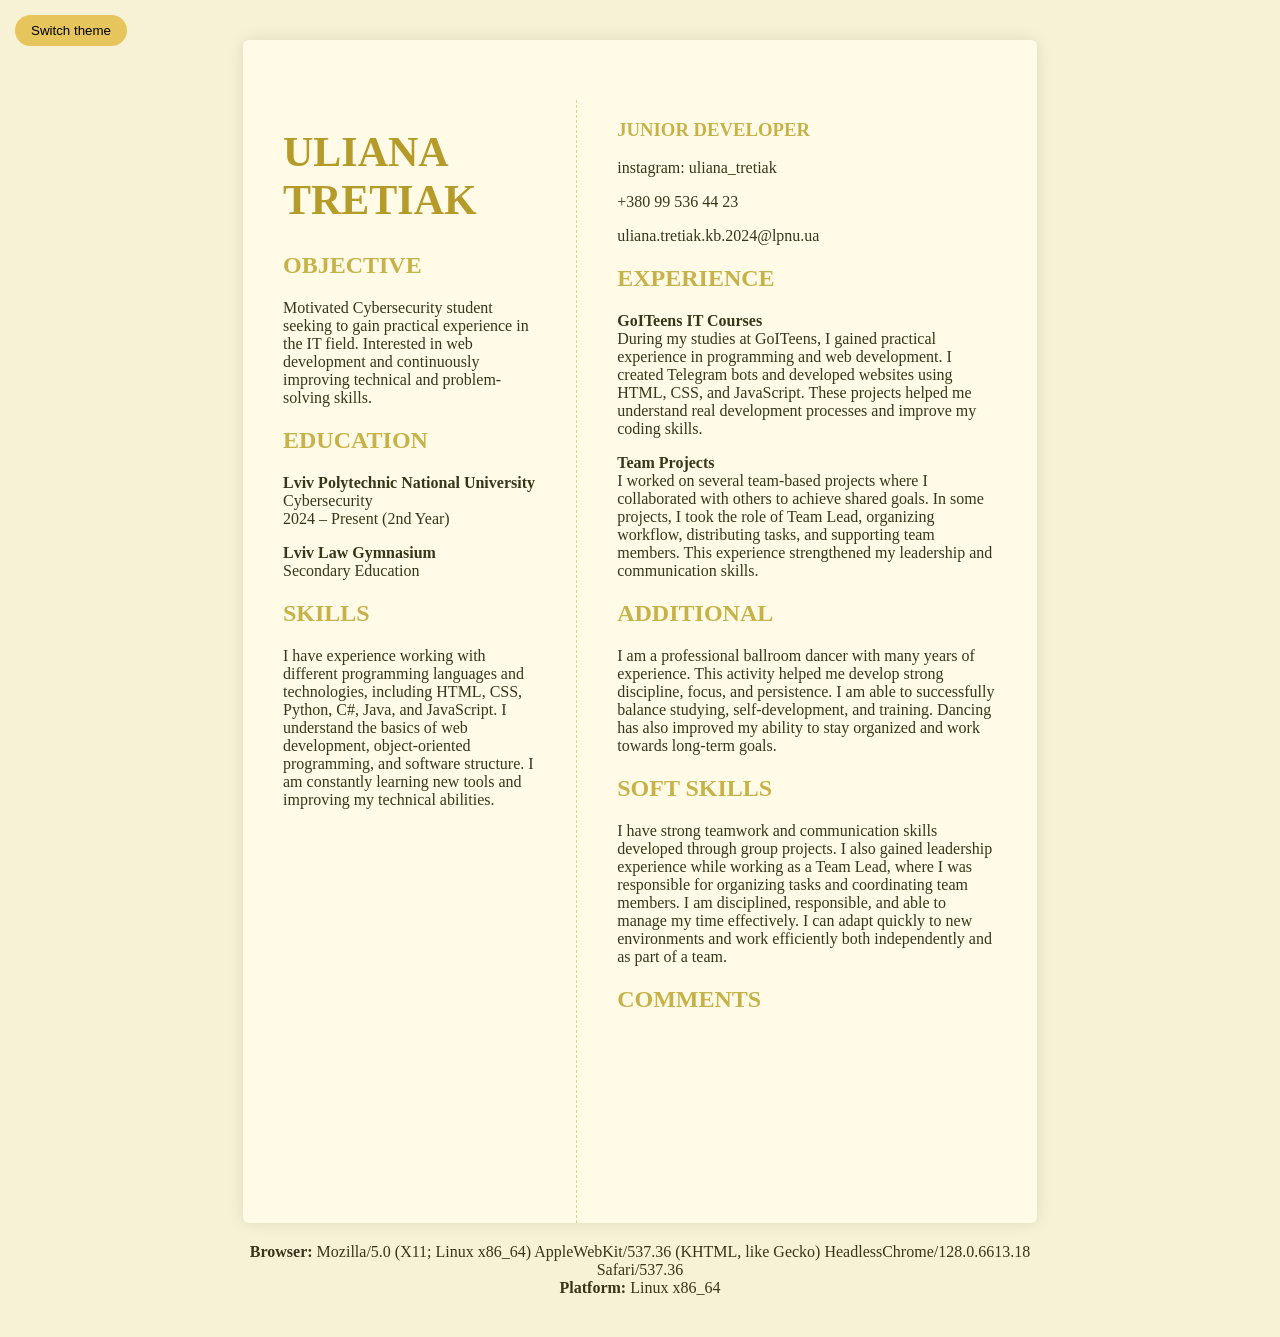
==== index.html @ ff433acc "Add files via upload" ====
<!DOCTYPE html>
<html lang="en">
<head>
    <meta charset="UTF-8">
    <title>Resume - Uliana Tretiak</title>
    <link rel="stylesheet" href="style1.css">
</head>
<body>

<button id="themeBtn">Switch theme</button>

<div class="container">

    <div class="left">
        <h1>ULIANA<br>TRETIAK</h1>

        <div class="section">
            <h2>OBJECTIVE</h2>
            <p>
                Motivated Cybersecurity student seeking to gain practical experience in the IT field.
                Interested in web development and continuously improving technical and problem-solving skills.
            </p>
        </div>

        <div class="section">
            <h2>EDUCATION</h2>
            <p>
                <strong>Lviv Polytechnic National University</strong><br>
                Cybersecurity<br>
                2024 – Present (2nd Year)
            </p>

            <p>
                <strong>Lviv Law Gymnasium</strong><br>
                Secondary Education
            </p>
        </div>

        <div class="section">
            <h2>SKILLS</h2>
            <p>
                I have experience working with different programming languages and technologies, including HTML, CSS, Python, C#, Java, and JavaScript. 
                I understand the basics of web development, object-oriented programming, and software structure. 
                I am constantly learning new tools and improving my technical abilities.
            </p>
        </div>
    </div>

    <div class="right">
        <div class="top">
            <h3>JUNIOR DEVELOPER</h3>
            <p>instagram: uliana_tretiak</p>
            <p>+380 99 536 44 23</p>
            <p>uliana.tretiak.kb.2024@lpnu.ua</p>
        </div>

        <div class="section">
            <h2>EXPERIENCE</h2>

            <p>
                <strong>GoITeens IT Courses</strong><br>
                During my studies at GoITeens, I gained practical experience in programming and web development. 
                I created Telegram bots and developed websites using HTML, CSS, and JavaScript. 
                These projects helped me understand real development processes and improve my coding skills.
            </p>

            <p>
                <strong>Team Projects</strong><br>
                I worked on several team-based projects where I collaborated with others to achieve shared goals. 
                In some projects, I took the role of Team Lead, organizing workflow, distributing tasks, and supporting team members. 
                This experience strengthened my leadership and communication skills.
            </p>
        </div>

        <div class="section">
            <h2>ADDITIONAL</h2>
            <p>
                I am a professional ballroom dancer with many years of experience. 
                This activity helped me develop strong discipline, focus, and persistence. 
                I am able to successfully balance studying, self-development, and training. 
                Dancing has also improved my ability to stay organized and work towards long-term goals.
            </p>
        </div>

        <div class="section">
            <h2>SOFT SKILLS</h2>
            <p>
                I have strong teamwork and communication skills developed through group projects. 
                I also gained leadership experience while working as a Team Lead, where I was responsible for organizing tasks and coordinating team members. 
                I am disciplined, responsible, and able to manage my time effectively. 
                I can adapt quickly to new environments and work efficiently both independently and as part of a team.
            </p>
        </div>

        <div class="section">
            <h2>COMMENTS</h2>
            <div id="comments"></div>
        </div>

    </div>

</div>

<footer id="footer"></footer>

<!-- МАЛЕНЬКЕ ВІКНО -->
<div id="modal" class="modal">
    <div class="modal-content">
        <span id="closeBtn">&times;</span>
        <h2>Contact</h2>

        <form action="https://formspree.io/f/mrergqka" method="POST">
            <input type="text" name="name" placeholder="Name" required>
            <input type="email" name="email" placeholder="Email" required>
            <input type="text" name="phone" placeholder="Phone">
            <textarea name="message" placeholder="Message"></textarea>
            <button type="submit">Send</button>
        </form>

    </div>
</div>

<script src="script.js"></script>

</body>
</html>
---- style1.css ----
body {
    margin: 0;
    font-family: Georgia, serif;
    background-color: #f7f1d5;

    display: flex;
    flex-direction: column;
    align-items: center;

    padding: 40px 0;
}

.dark {
    background-color: #1f1a0f;
}

.dark .container {
    background-color: #2a2415;
}

.dark h1 {
    color: #e6c65c;
}

.dark h2, 
.dark h3 {
    color: #e6c65c;
}

.dark p {
    color: #f5e6a5;
}

.dark .modal {
    background: #2a2415;
}

.dark .modal input,
.dark .modal textarea {
    background: #1f1a0f;
    color: #f5e6a5;
    border: 1px solid #e6c65c;
}

.dark .modal button {
    background: #e6c65c;
    color: #1f1a0f;
}

#themeBtn {
    position: fixed;
    top: 15px;
    left: 15px;
    padding: 8px 16px;
    border: none;
    border-radius: 20px;
    background-color: #e6c65c;
    cursor: pointer;
}

.container {
    display: flex;
    width: 794px;
    min-height: 1123px;
    background-color: #fffbe6;
    box-shadow: 0 0 15px rgba(0,0,0,0.1);
    border-radius: 6px;
    padding-top: 60px;
}

.left {
    width: 40%;
    padding: 0 40px;
    border-right: 1px dashed #e0d28c;
}

.right {
    width: 60%;
    padding: 0 40px;
}

h1 {
    font-size: 42px;
    color: #b59b2a;
}

h2, h3 {
    color: #c7b24a;
}

p {
    color: #3a351a;
}

footer {
    width: 794px;
    text-align: center;
    margin-top: 20px;
    color: #3a351a;
}

.dark footer {
    color: #e6c65c;
}

.modal {
    display: none;
    position: fixed;
    bottom: 20px;
    right: 20px;
    width: 280px;
    background: #fffbe6;
    border-radius: 12px;
    box-shadow: 0 0 15px rgba(0,0,0,0.2);
    padding: 15px;
    z-index: 1000;
}

.modal-content {
    position: relative;
}

#closeBtn {
    position: absolute;
    right: 10px;
    top: 5px;
    cursor: pointer;
    font-size: 20px;
}

.modal input,
.modal textarea {
    width: 100%;
    margin-bottom: 8px;
    padding: 6px;
}

.comment-card {
    background: #fffbe6;
    border-left: 4px solid #e6c65c;
    padding: 10px;
    margin-bottom: 10px;
    border-radius: 6px;
}

.comment-card h4 {
    margin: 0;
    font-size: 14px;
    color: #b59b2a;
}

.comment-card p {
    margin: 5px 0;
    font-size: 13px;
}

.comment-card span {
    font-size: 11px;
    color: gray;
}

.dark .comment-card {
    background: #3a3426;
    border-left: 4px solid #e6c65c;
}

.dark .comment-card span {
    color: #ccc;
}
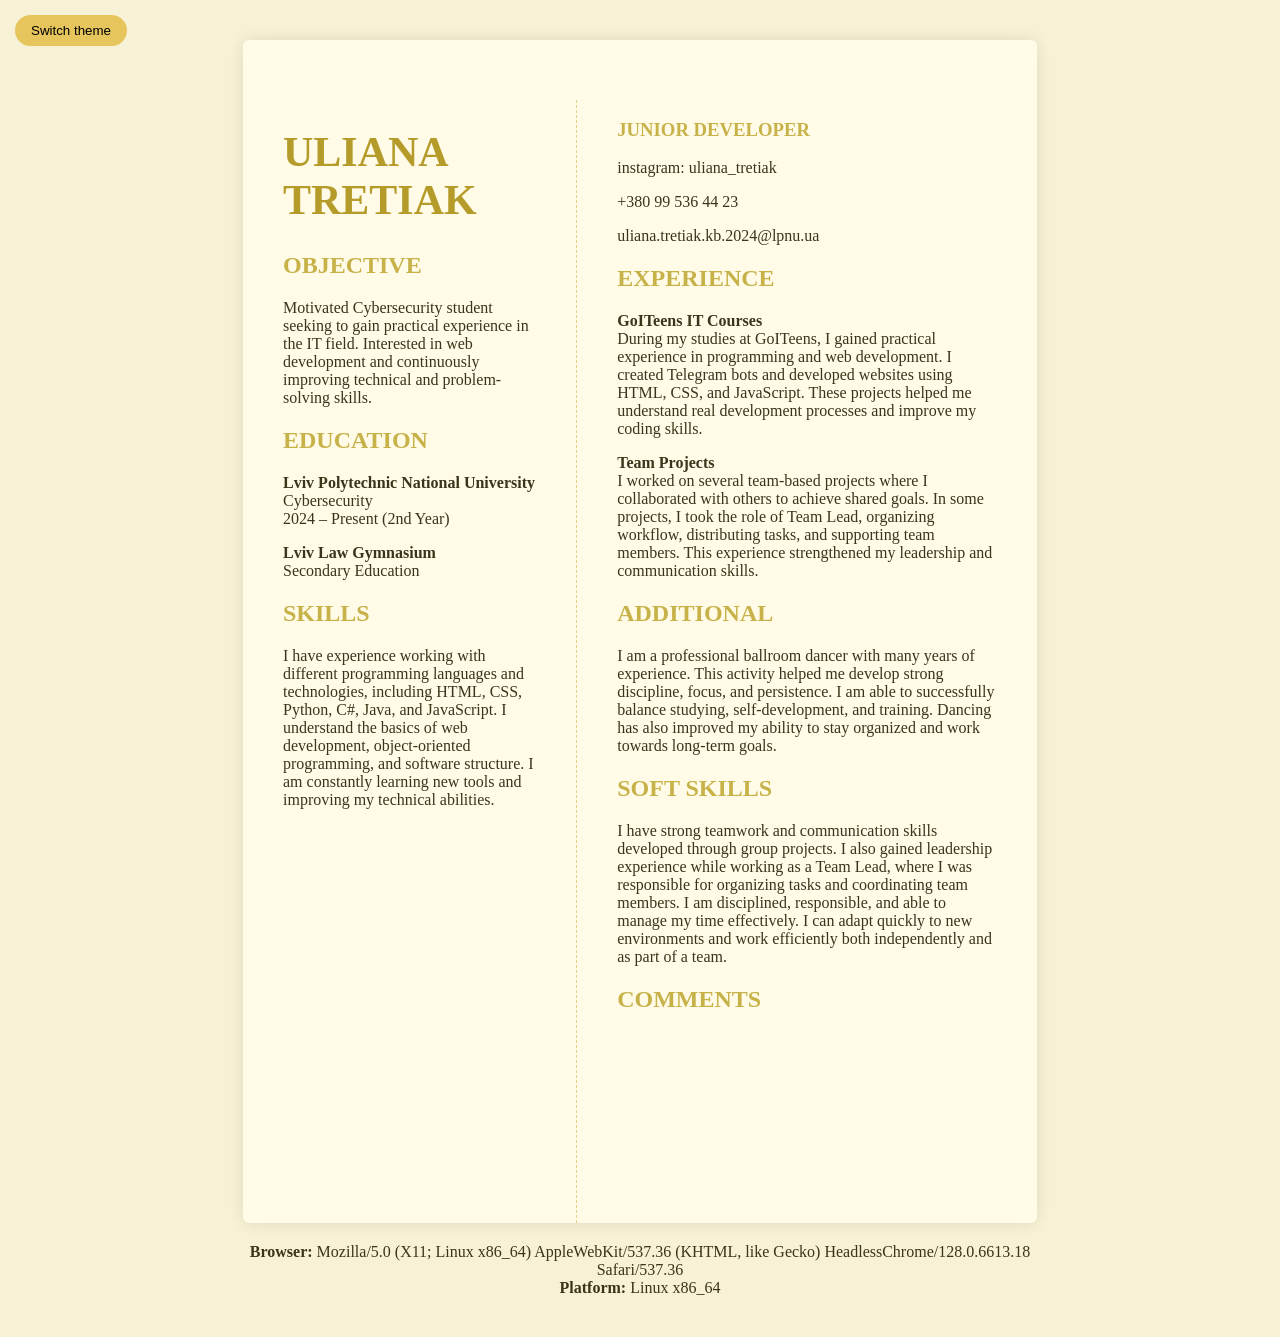
==== commit 3cceaefd: "Update index.html" ====
--- a/index.html
+++ b/index.html
@@ -2,7 +2,7 @@
 <html lang="en">
 <head>
     <meta charset="UTF-8">
-    <title>Resume - Uliana Tretiak</title>
+    <title>Resume - Uliana Tretiak (New)</title>
     <link rel="stylesheet" href="style1.css">
 </head>
 <body>
@@ -123,4 +123,4 @@
 <script src="script.js"></script>
 
 </body>
-</html>+</html>
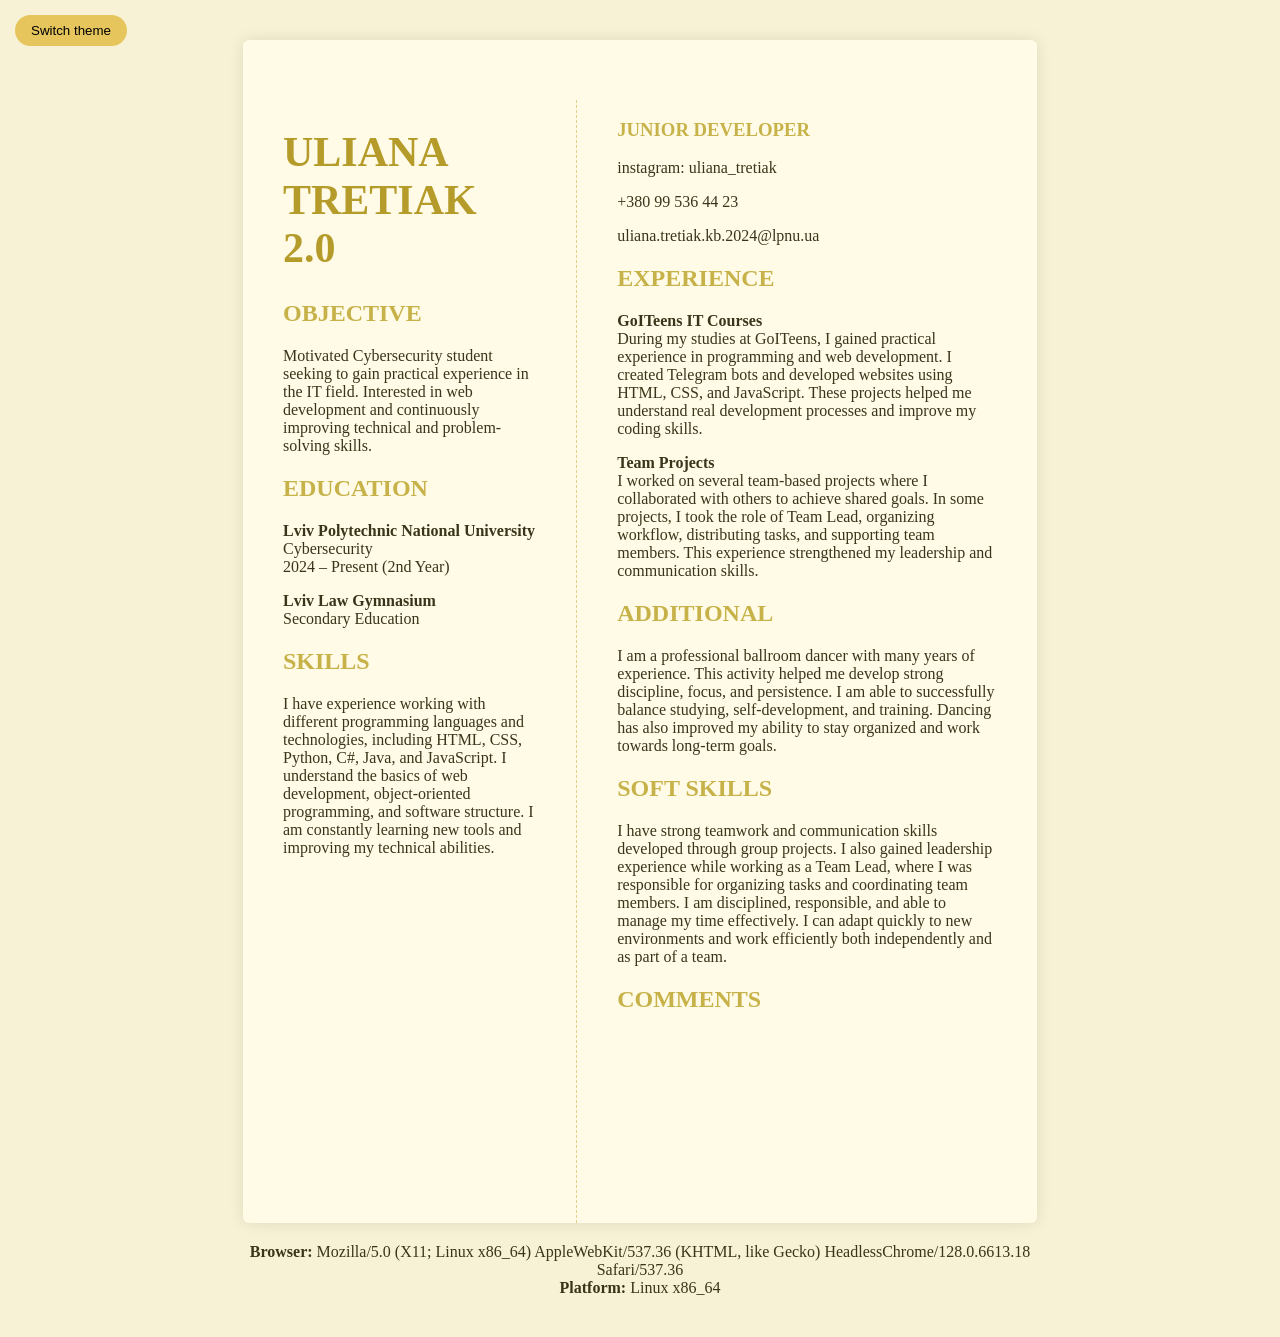
==== commit 76351dd9: "Update index.html" ====
--- a/index.html
+++ b/index.html
@@ -2,7 +2,7 @@
 <html lang="en">
 <head>
     <meta charset="UTF-8">
-    <title>Resume - Uliana Tretiak (New)</title>
+    <title>Resume - Uliana Tretiak</title>
     <link rel="stylesheet" href="style1.css">
 </head>
 <body>
@@ -12,7 +12,7 @@
 <div class="container">
 
     <div class="left">
-        <h1>ULIANA<br>TRETIAK</h1>
+        <h1>ULIANA<br>TRETIAK 2.0</h1>
 
         <div class="section">
             <h2>OBJECTIVE</h2>
